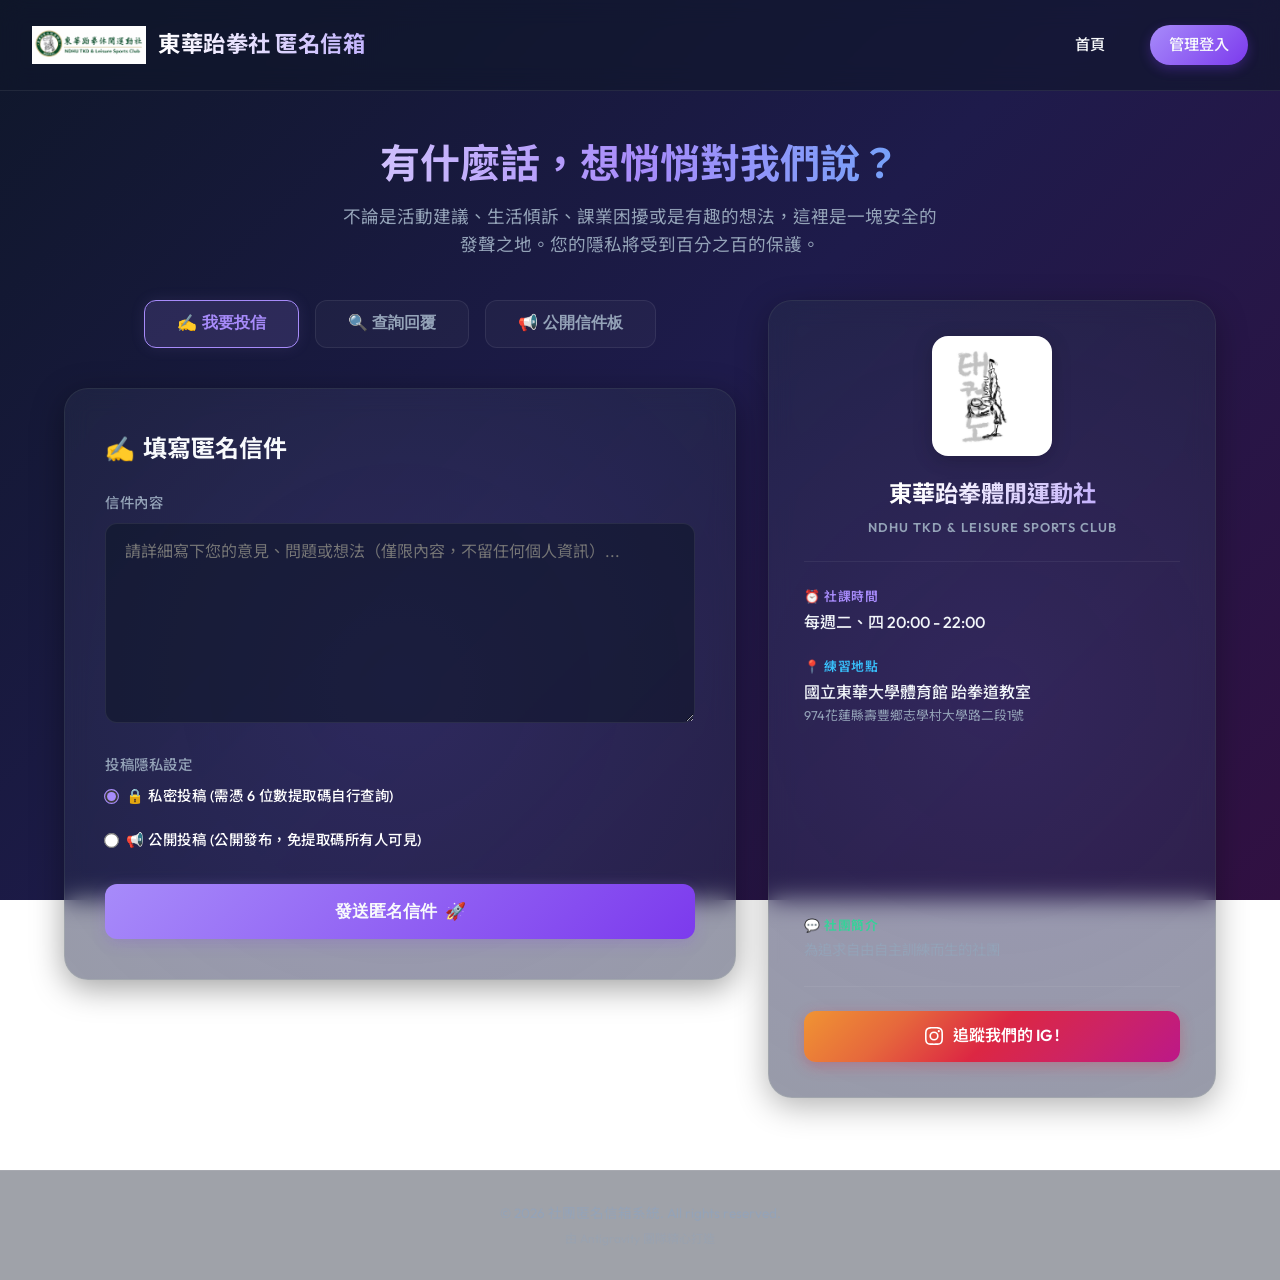
==== static/index.html @ 6fe5afd6 "style: optimize header logo image rendering and size for crisp visibility" ====
<!DOCTYPE html>
<html lang="zh-TW">
<head>
    <meta charset="UTF-8">
    <meta name="viewport" content="width=device-width, initial-scale=1.0">
    <title>社團匿名信箱 - 傾聽與對話</title>
    <meta name="description" content="社團專屬的匿名信箱，提供一個安全、隱密的管道讓您隨時反映建議、活動想法或生活疑難，並可透過專屬提取碼查詢管理員回覆。">
    <link rel="stylesheet" href="/static/css/style.css">
</head>
<body>

    <header>
        <div class="logo-container" style="display: flex; align-items: center; gap: 0.75rem;">
            <img src="/static/logo.png" alt="社徽" style="height: 38px; object-fit: contain;">
            <div class="logo-text">東華跆拳社 匿名信箱</div>
        </div>
        <div class="nav-links">
            <a href="/" class="btn-nav" id="nav-home">首頁</a>
            <a href="/admin" class="btn-nav btn-nav-primary" id="nav-admin">管理登入</a>
        </div>
    </header>

    <main>
        <!-- Welcome Hero Area -->
        <div style="text-align: center; margin-bottom: 2.5rem;">
            <h1 style="font-size: 2.5rem; font-weight: 700; margin-bottom: 0.5rem; background: linear-gradient(to right, #fff, #a78bfa, #38bdf8); -webkit-background-clip: text; -webkit-text-fill-color: transparent;">
                有什麼話，想悄悄對我們說？
            </h1>
            <p style="color: var(--text-muted); font-size: 1.1rem; max-width: 600px; margin: 0 auto;">
                不論是活動建議、生活傾訴、課業困擾或是有趣的想法，這裡是一塊安全的發聲之地。您的隱私將受到百分之百的保護。
            </p>
        </div>

        <div class="content-layout" style="display: flex; gap: 2rem; align-items: flex-start; flex-wrap: wrap; margin-top: 1rem;">
            <!-- Left Column: Mailbox Panels -->
            <div class="app-column" style="flex: 1.5; min-width: 320px;">
                <!-- Section Switch Tabs -->
                <div class="tabs-container">
                    <button class="tab-btn active" id="tab-submit-btn" onclick="switchTab('submit')">✍ 我要投信</button>
                    <button class="tab-btn" id="tab-query-btn" onclick="switchTab('query')">🔍 查詢回覆</button>
                    <button class="tab-btn" id="tab-public-btn" onclick="switchTab('public')">📢 公開信件板</button>
                </div>

                <!-- TAB 1: SUBMIT LETTER -->
                <div id="tab-submit" class="glass-panel">
                    <h2 style="font-size: 1.5rem; margin-bottom: 1.5rem; display: flex; align-items: center; gap: 0.5rem;">
                        <span style="color: var(--primary);">✍</span> 填寫匿名信件
                    </h2>
                    
                    <form id="submit-form" onsubmit="handleLetterSubmit(event)">
                        <div class="form-group">
                            <label for="content">信件內容</label>
                            <textarea id="content" class="form-control" placeholder="請詳細寫下您的意見、問題或想法（僅限內容，不留任何個人資訊）..." required maxlength="2000" style="min-height: 200px;"></textarea>
                        </div>

                        <div class="form-group" style="margin-bottom: 1.5rem;">
                            <label>投稿隱私設定</label>
                            <div style="display: flex; flex-direction: column; gap: 0.8rem; margin-top: 0.5rem;">
                                <label style="display: flex; align-items: center; gap: 0.5rem; cursor: pointer; color: #fff; font-weight: 500;">
                                    <input type="radio" name="is_public" value="0" checked style="accent-color: var(--primary); transform: scale(1.15);">
                                    🔒 私密投稿 (需憑 6 位數提取碼自行查詢)
                                </label>
                                <label style="display: flex; align-items: center; gap: 0.5rem; cursor: pointer; color: #fff; font-weight: 500;">
                                    <input type="radio" name="is_public" value="1" style="accent-color: var(--primary); transform: scale(1.15);">
                                    📢 公開投稿 (公開發布，免提取碼所有人可見)
                                </label>
                            </div>
                        </div>

                        <button type="submit" class="btn-submit" id="submit-btn">
                            <span>發送匿名信件</span> 🚀
                        </button>
                    </form>

                    <!-- Submission Success Modal/Result inside Panel -->
                    <div id="submit-success-card" style="display: none; text-align: center; padding: 1.5rem 0;" class="fadeIn">
                        <div style="font-size: 4rem; color: var(--success); margin-bottom: 1rem;">🎉</div>
                        <h3 style="font-size: 1.6rem; margin-bottom: 0.5rem;">投遞成功！</h3>
                        
                        <div id="success-private-msg">
                            <p style="color: var(--text-muted); max-width: 500px; margin: 0 auto 1.5rem;">
                                您的信件已放入匿名信箱。請務必**妥善保存下方 6 位數提取碼**，日後可憑此提取碼查詢社團管理員的回覆。
                            </p>
                        </div>

                        <div id="success-public-msg" style="display: none;">
                            <p style="color: var(--text-muted); max-width: 500px; margin: 0 auto 1rem;">
                                您的信件已成功發布至 **「公開信件板」**，所有人均可點閱。
                            </p>
                            <p style="color: #a78bfa; max-width: 500px; margin: 0 auto 1.5rem; font-size: 0.95rem; font-weight: 500;">
                                💡 提示：雖然是公開投稿，您依然可以複製並保存下方的 **6 位數提取碼**。日後在「查詢回覆」分頁輸入它，即可單獨向幹部進行後續的補充說明或對話！
                            </p>
                        </div>

                        <div class="code-box" style="max-width: 320px; margin: 1.5rem auto;">
                            <span class="code-text" id="generated-code">123456</span>
                            <button class="btn-copy" id="btn-copy-code" onclick="copyCode()">複製</button>
                        </div>
                        
                        <button class="btn-submit" style="width: auto; padding: 0.8rem 2rem; background: rgba(255, 255, 255, 0.05); border: 1px solid var(--panel-border); margin-top: 1rem;" onclick="resetSubmitForm()">
                            繼續投遞新信件
                        </button>
                    </div>
                </div>

                <!-- TAB 2: QUERY STATUS & REPLIES -->
                <div id="tab-query" class="glass-panel" style="display: none;">
                    <h2 style="font-size: 1.5rem; margin-bottom: 1.5rem; display: flex; align-items: center; gap: 0.5rem;">
                        <span style="color: var(--secondary);">🔍</span> 查詢回覆狀態
                    </h2>

                    <div class="form-group" style="display: flex; gap: 1rem;">
                        <input type="text" id="query-code-input" class="form-control" placeholder="請輸入 6 位數提取碼（例如：123456）" style="flex: 1;" required maxlength="6" pattern="\d{6}">
                        <button type="button" class="btn-submit" style="width: auto; padding: 0 2rem;" onclick="handleLetterQuery()">
                            查詢
                        </button>
                    </div>

                    <!-- Query Results -->
                    <div id="query-result" style="display: none;">
                        <div class="letter-result-card">
                            <div style="display: flex; justify-content: space-between; align-items: center; margin-bottom: 1rem; border-bottom: 1px solid var(--panel-border); padding-bottom: 0.8rem;">
                                <h3 style="font-size: 1.2rem; color: var(--primary);">📬 您的信件</h3>
                                <span style="font-size: 0.85rem; color: var(--text-muted);">
                                     投遞時間：<span id="result-date">2026/06/27 12:00:00</span>
                                </span>
                            </div>
                            
                            <div id="result-content" style="white-space: pre-wrap; background: rgba(15, 23, 42, 0.4); padding: 1.2rem; border-radius: 12px; margin-bottom: 1.5rem;">
                                信件內容
                            </div>

                            <h4 style="font-size: 1.1rem; margin-bottom: 1rem; color: var(--primary); display: flex; align-items: center; gap: 0.5rem;">
                                <span>💬</span> 管理員回覆
                            </h4>
                            
                            <div id="replies-container" class="replies-timeline">
                                <!-- Replies will be rendered here dynamically -->
                            </div>

                            <!-- Sender Reply Compose Box -->
                            <div style="margin-top: 2rem; border-top: 1px solid var(--panel-border); padding-top: 1.5rem;">
                                <h4 style="font-size: 1.1rem; margin-bottom: 0.75rem; color: var(--secondary);">✍ 繼續補充 / 回覆幹部</h4>
                                <form id="sender-reply-form" onsubmit="submitSenderReply(event)">
                                    <div class="form-group">
                                        <textarea id="sender-reply-content" class="form-control" placeholder="輸入要補充的內容或回覆幹部..." style="min-height: 80px;" required></textarea>
                                    </div>
                                    <button type="submit" class="btn-submit" style="width: auto; padding: 0.6rem 1.5rem; font-size: 0.95rem; float: right; margin-bottom: 1rem;">
                                        送出回覆 📤
                                    </button>
                                </form>
                                <div style="clear: both;"></div>
                            </div>
                        </div>
                    </div>
                    
                    <!-- Not Found or Error Alert inside Panel -->
                    <div id="query-error" style="display: none; background: rgba(248, 113, 113, 0.1); border: 1px solid rgba(248, 113, 113, 0.2); padding: 1rem 1.5rem; border-radius: 12px; color: var(--danger); margin-top: 1.5rem;">
                        找不到該提取碼對應的信件，請再次確認是否輸入正確的 6 位數數字。
                    </div>
                </div>

                <!-- TAB 3: PUBLIC BOARD -->
                <div id="tab-public" class="glass-panel" style="display: none;">
                    <h2 style="font-size: 1.5rem; margin-bottom: 1.5rem; display: flex; align-items: center; gap: 0.5rem;">
                        <span style="color: var(--primary);">📢</span> 公開信件板
                    </h2>
                    
                    <p style="color: var(--text-muted); margin-bottom: 1.5rem; font-size: 0.95rem;">
                        這裡展示所有公開投稿的信件，以及社團幹部們的公開回覆。
                    </p>

                    <div id="public-board-container" style="display: flex; flex-direction: column; gap: 1.5rem;">
                        <div style="text-align: center; color: var(--text-muted); padding: 2rem;">
                            載入中...
                        </div>
                    </div>
                </div>
            </div>

            <!-- Right Column: Club Profile Card -->
            <div class="info-column" style="flex: 1; min-width: 300px; position: sticky; top: 100px;">
                <div class="glass-panel" style="border: 1px solid rgba(255, 255, 255, 0.08); background: rgba(30, 41, 59, 0.45); border-radius: 24px; padding: 2.2rem; box-shadow: 0 8px 32px 0 rgba(0, 0, 0, 0.3);">
                    <div style="text-align: center; margin-bottom: 1.5rem;">
                        <img src="/static/club_illustration.png" alt="社課插圖" style="width: 120px; height: 120px; border-radius: 16px; object-fit: contain; margin-bottom: 0.75rem; border: 1px solid rgba(255, 255, 255, 0.1); box-shadow: 0 4px 20px rgba(0, 0, 0, 0.2); background: white; padding: 5px;">
                        <h2 style="font-size: 1.45rem; font-weight: 700; color: #fff; margin-bottom: 0.25rem; background: linear-gradient(135deg, #fff 30%, #a78bfa 100%); -webkit-background-clip: text; -webkit-text-fill-color: transparent;">東華跆拳體閒運動社</h2>
                        <p style="font-size: 0.8rem; color: var(--text-muted); text-transform: uppercase; letter-spacing: 1px; font-weight: 600;">NDHU TKD & Leisure Sports Club</p>
                    </div>
                    
                    <hr style="border: 0; border-top: 1px solid rgba(255, 255, 255, 0.06); margin: 1.5rem 0;" />
                    
                    <div style="display: flex; flex-direction: column; gap: 1.25rem;">
                        <div>
                            <div style="font-size: 0.8rem; color: #a78bfa; font-weight: 600; text-transform: uppercase; margin-bottom: 0.25rem; letter-spacing: 0.5px;">⏰ 社課時間</div>
                            <div style="color: #f1f5f9; font-size: 1rem; font-weight: 500;">每週二、四 20:00 - 22:00</div>
                        </div>
                        
                        <div>
                            <div style="font-size: 0.8rem; color: #38bdf8; font-weight: 600; text-transform: uppercase; margin-bottom: 0.25rem; letter-spacing: 0.5px;">📍 練習地點</div>
                            <div style="color: #f1f5f9; font-size: 1rem; font-weight: 500; line-height: 1.4;">
                                國立東華大學體育館 跆拳道教室<br>
                                <span style="font-size: 0.8rem; color: var(--text-muted); font-weight: 400;">974花蓮縣壽豐鄉志學村大學路二段1號</span>
                            </div>
                            <iframe src="https://maps.google.com/maps?q=國立東華大學體育館&hl=zh-TW&z=15&output=embed" width="100%" height="150" style="border:0; border-radius: 12px; margin-top: 0.75rem; opacity: 0.85;" allowfullscreen="" loading="lazy"></iframe>
                        </div>
                        
                        <div>
                            <div style="font-size: 0.8rem; color: #34d399; font-weight: 600; text-transform: uppercase; margin-bottom: 0.25rem; letter-spacing: 0.5px;">💬 社團簡介</div>
                            <div style="color: var(--text-muted); font-size: 0.9rem; line-height: 1.55;">
                                為追求自由自主訓練而生的社團
                            </div>
                        </div>
                    </div>
                    
                    <hr style="border: 0; border-top: 1px solid rgba(255, 255, 255, 0.06); margin: 1.5rem 0;" />
                    
                    <a href="https://www.instagram.com/ndhu_tkd_fun?utm_source=ig_web_button_share_sheet&igsh=ZDNlZDc0MzIxNw==" target="_blank" class="btn-submit" style="display: flex; align-items: center; justify-content: center; gap: 0.6rem; background: linear-gradient(135deg, #f09433 0%, #e6683c 25%, #dc2743 50%, #cc2366 75%, #bc1888 100%); border: none; text-decoration: none; font-size: 1rem; font-weight: 600; padding: 0.8rem; border-radius: 12px; transition: transform 0.2s, box-shadow 0.2s; box-shadow: 0 4px 15px rgba(220, 39, 67, 0.3); color: #fff;">
                        <svg style="width: 18px; height: 18px; fill: white;" viewBox="0 0 24 24">
                            <path d="M12 2.163c3.204 0 3.584.012 4.85.07 3.252.148 4.771 1.691 4.919 4.919.058 1.265.069 1.645.069 4.849 0 3.205-.012 3.584-.069 4.849-.149 3.225-1.664 4.771-4.919 4.919-1.266.058-1.644.07-4.85.07-3.204 0-3.584-.012-4.849-.07-3.26-.149-4.771-1.699-4.919-4.92-.058-1.265-.07-1.644-.07-4.849 0-3.204.013-3.583.07-4.849.149-3.227 1.664-4.771 4.919-4.919 1.266-.057 1.645-.069 4.849-.069zM12 0C8.741 0 8.333.014 7.053.072 2.695.272.273 2.69.073 7.051c-.059 1.281-.073 1.689-.073 4.948 0 3.259.014 3.668.072 4.948.2 4.358 2.618 6.78 6.98 6.98 1.281.058 1.689.072 4.948.072 3.259 0 3.668-.014 4.948-.072 4.354-.2 6.782-2.618 6.979-6.98.059-1.28.073-1.689.073-4.948 0-3.259-.014-3.667-.072-4.947-.196-4.354-2.617-6.78-6.979-6.98C15.668.014 15.259 0 12 0zm0 5.838a6.162 6.162 0 1 0 0 12.324 6.162 6.162 0 0 0 0-12.324zM12 16a4 4 0 1 1 0-8 4 4 0 0 1 0 8zm6.406-11.845a1.44 1.44 0 1 0 0 2.881 1.44 1.44 0 0 0 0-2.881z"/>
                        </svg>
                        追蹤我們的 IG !
                    </a>
                </div>
            </div>
        </div>
    </main>

    <!-- Global Feedback Notification (Toast) -->
    <div id="toast" class="toast-msg"></div>

    <footer>
        <p>&copy; 2026 社團匿名信箱系統. All rights reserved.</p>
        <p style="font-size: 0.75rem; margin-top: 0.25rem; opacity: 0.5;">由 Antigravity 團隊精心打造</p>
    </footer>

    <script src="/static/js/app.js"></script>
</body>
</html>
---- static/css/style.css ----
/* Import modern premium fonts */
@import url('https://fonts.googleapis.com/css2?family=Outfit:wght@300;400;500;600;700&family=Noto+Sans+TC:wght@300;400;500;700&display=swap');

:root {
    --bg-gradient: linear-gradient(135deg, #0f172a 0%, #1e1b4b 50%, #311042 100%);
    --panel-bg: rgba(30, 41, 59, 0.45);
    --panel-border: rgba(255, 255, 255, 0.08);
    --glow-primary: rgba(139, 92, 246, 0.15);
    
    /* Elegant Palette */
    --primary: #a78bfa;
    --primary-hover: #c4b5fd;
    --secondary: #38bdf8;
    --success: #34d399;
    --warning: #fbbf24;
    --danger: #f87171;
    --text-main: #f8fafc;
    --text-muted: #94a3b8;
    --text-dark: #0f172a;
    
    /* Shadow effects */
    --shadow-premium: 0 8px 32px 0 rgba(0, 0, 0, 0.37);
    --glass-blur: blur(12px);
    
    --font-sans: 'Outfit', 'Noto Sans TC', -apple-system, BlinkMacSystemFont, "Segoe UI", Roboto, sans-serif;
    --transition-smooth: all 0.3s cubic-bezier(0.4, 0, 0.2, 1);
}

* {
    box-sizing: border-box;
    margin: 0;
    padding: 0;
}

body {
    font-family: var(--font-sans);
    background: var(--bg-gradient);
    background-attachment: fixed;
    color: var(--text-main);
    min-height: 100vh;
    display: flex;
    flex-direction: column;
    overflow-x: hidden;
    line-height: 1.6;
}

/* Header & Navigation Styles */
header {
    width: 100%;
    padding: 1.5rem 2rem;
    display: flex;
    justify-content: space-between;
    align-items: center;
    backdrop-filter: var(--glass-blur);
    -webkit-backdrop-filter: var(--glass-blur);
    border-bottom: 1px solid var(--panel-border);
    position: sticky;
    top: 0;
    z-index: 100;
    background: rgba(15, 23, 42, 0.6);
}

.logo-container {
    display: flex;
    align-items: center;
    gap: 0.75rem;
}

.logo-icon {
    font-size: 2rem;
    background: linear-gradient(135deg, var(--primary), var(--secondary));
    -webkit-background-clip: text;
    -webkit-text-fill-color: transparent;
    font-weight: 700;
}

.logo-text {
    font-size: 1.4rem;
    font-weight: 700;
    letter-spacing: 0.5px;
    background: linear-gradient(to right, #ffffff, #c4b5fd);
    -webkit-background-clip: text;
    -webkit-text-fill-color: transparent;
}

.nav-links {
    display: flex;
    gap: 1.5rem;
    align-items: center;
}

.btn-nav {
    color: var(--text-main);
    text-decoration: none;
    font-size: 0.95rem;
    font-weight: 500;
    padding: 0.5rem 1.2rem;
    border-radius: 50px;
    transition: var(--transition-smooth);
    border: 1px solid transparent;
}

.btn-nav:hover {
    background: rgba(255, 255, 255, 0.05);
    border-color: var(--panel-border);
}

.btn-nav-primary {
    background: linear-gradient(135deg, var(--primary) 0%, #7c3aed 100%);
    box-shadow: 0 4px 12px rgba(124, 58, 237, 0.3);
    border: none;
}

.btn-nav-primary:hover {
    transform: translateY(-2px);
    box-shadow: 0 6px 16px rgba(124, 58, 237, 0.4);
    background: linear-gradient(135deg, var(--primary-hover) 0%, #8b5cf6 100%);
    color: var(--text-main);
}

/* Container Structure */
main {
    flex: 1;
    max-width: 1200px;
    width: 100%;
    margin: 0 auto;
    padding: 2.5rem 1.5rem;
}

/* Glassmorphism Panel */
.glass-panel {
    background: var(--panel-bg);
    backdrop-filter: var(--glass-blur);
    -webkit-backdrop-filter: var(--glass-blur);
    border: 1px solid var(--panel-border);
    border-radius: 24px;
    padding: 2.5rem;
    box-shadow: var(--shadow-premium);
    margin-bottom: 2rem;
    position: relative;
    overflow: hidden;
}

.glass-panel::before {
    content: '';
    position: absolute;
    top: -50%;
    left: -50%;
    width: 200%;
    height: 200%;
    background: radial-gradient(circle, var(--glow-primary) 0%, transparent 70%);
    pointer-events: none;
    z-index: 0;
}

.glass-panel > * {
    position: relative;
    z-index: 1;
}

/* Tab navigation for Landing Page */
.tabs-container {
    display: flex;
    justify-content: center;
    gap: 1rem;
    margin-bottom: 2.5rem;
}

.tab-btn {
    background: rgba(255, 255, 255, 0.03);
    border: 1px solid var(--panel-border);
    color: var(--text-muted);
    padding: 0.8rem 2rem;
    border-radius: 12px;
    font-size: 1rem;
    font-weight: 600;
    cursor: pointer;
    transition: var(--transition-smooth);
}

.tab-btn:hover {
    color: var(--text-main);
    background: rgba(255, 255, 255, 0.08);
}

.tab-btn.active {
    background: rgba(167, 139, 250, 0.15);
    border-color: var(--primary);
    color: var(--primary);
    box-shadow: 0 0 15px rgba(167, 139, 250, 0.1);
}

/* Form Elements */
.form-group {
    margin-bottom: 1.5rem;
}

.form-group label {
    display: block;
    font-size: 0.9rem;
    font-weight: 500;
    color: var(--text-muted);
    margin-bottom: 0.5rem;
    letter-spacing: 0.5px;
}

.form-control {
    width: 100%;
    background: rgba(15, 23, 42, 0.6);
    border: 1px solid var(--panel-border);
    border-radius: 12px;
    padding: 0.9rem 1.2rem;
    color: var(--text-main);
    font-family: var(--font-sans);
    font-size: 1rem;
    transition: var(--transition-smooth);
}

.form-control:focus {
    outline: none;
    border-color: var(--primary);
    box-shadow: 0 0 0 3px rgba(167, 139, 250, 0.15);
    background: rgba(15, 23, 42, 0.8);
}

select.form-control {
    appearance: none;
    background-image: url("data:image/svg+xml,%3Csvg xmlns='http://www.w3.org/2000/svg' fill='none' viewBox='0 0 24 24' stroke='%2394a3b8'%3E%3Cpath stroke-linecap='round' stroke-linejoin='round' stroke-width='2' d='M19 9l-7 7-7-7'/%3E%3C/svg%3E");
    background-repeat: no-repeat;
    background-position: right 1.2rem center;
    background-size: 1.2rem;
    padding-right: 2.5rem;
}

textarea.form-control {
    resize: vertical;
    min-height: 150px;
}

/* Submit and Action Buttons */
.btn-submit {
    display: inline-flex;
    align-items: center;
    justify-content: center;
    gap: 0.5rem;
    width: 100%;
    background: linear-gradient(135deg, var(--primary) 0%, #7c3aed 100%);
    color: var(--text-main);
    border: none;
    border-radius: 12px;
    padding: 1rem 2rem;
    font-size: 1.05rem;
    font-weight: 600;
    cursor: pointer;
    transition: var(--transition-smooth);
    box-shadow: 0 4px 15px rgba(124, 58, 237, 0.2);
}

.btn-submit:hover {
    transform: translateY(-2px);
    box-shadow: 0 6px 20px rgba(124, 58, 237, 0.35);
    background: linear-gradient(135deg, var(--primary-hover) 0%, #8b5cf6 100%);
}

.btn-submit:active {
    transform: translateY(0);
}

/* Cards for letter presentation */
.letter-result-card {
    background: rgba(255, 255, 255, 0.02);
    border: 1px solid var(--panel-border);
    border-radius: 16px;
    padding: 1.8rem;
    margin-top: 2rem;
    animation: fadeIn 0.4s ease-out;
}

/* Animations */
@keyframes fadeIn {
    from { opacity: 0; transform: translateY(10px); }
    to { opacity: 1; transform: translateY(0); }
}

/* Badges styling */
.badge {
    display: inline-flex;
    align-items: center;
    padding: 0.25rem 0.75rem;
    border-radius: 50px;
    font-size: 0.8rem;
    font-weight: 600;
    letter-spacing: 0.5px;
}

.badge-suggestion { background: rgba(56, 189, 248, 0.15); color: var(--secondary); border: 1px solid rgba(56, 189, 248, 0.3); }
.badge-activity { background: rgba(167, 139, 250, 0.15); color: var(--primary); border: 1px solid rgba(167, 139, 250, 0.3); }
.badge-study { background: rgba(52, 211, 153, 0.15); color: var(--success); border: 1px solid rgba(52, 211, 153, 0.3); }
.badge-complaint { background: rgba(248, 113, 113, 0.15); color: var(--danger); border: 1px solid rgba(248, 113, 113, 0.3); }
.badge-other { background: rgba(148, 163, 184, 0.15); color: var(--text-muted); border: 1px solid rgba(148, 163, 184, 0.3); }

/* Copy Code Segment */
.code-box {
    display: flex;
    align-items: center;
    justify-content: space-between;
    background: rgba(15, 23, 42, 0.8);
    border: 1px solid rgba(167, 139, 250, 0.3);
    border-radius: 12px;
    padding: 1rem 1.5rem;
    margin: 1.5rem 0;
}

.code-text {
    font-family: 'Courier New', Courier, monospace;
    font-size: 1.3rem;
    font-weight: 700;
    color: var(--primary);
    letter-spacing: 1px;
}

.btn-copy {
    background: rgba(255, 255, 255, 0.05);
    border: 1px solid var(--panel-border);
    color: var(--text-main);
    padding: 0.5rem 1rem;
    border-radius: 8px;
    cursor: pointer;
    font-size: 0.85rem;
    transition: var(--transition-smooth);
}

.btn-copy:hover {
    background: rgba(255, 255, 255, 0.1);
    border-color: var(--primary);
}

/* Timeline & Replies for users */
.replies-timeline {
    margin-top: 1.5rem;
    border-left: 2px solid rgba(167, 139, 250, 0.2);
    padding-left: 1.5rem;
}

.reply-item {
    position: relative;
    margin-bottom: 1.5rem;
}

.reply-item::before {
    content: '';
    position: absolute;
    left: calc(-1.5rem - 6px);
    top: 6px;
    width: 10px;
    height: 10px;
    border-radius: 50%;
    background: var(--primary);
    box-shadow: 0 0 8px var(--primary);
}

.reply-header {
    display: flex;
    justify-content: space-between;
    font-size: 0.85rem;
    color: var(--text-muted);
    margin-bottom: 0.4rem;
}

.reply-content {
    background: rgba(255, 255, 255, 0.03);
    border: 1px solid var(--panel-border);
    padding: 1rem;
    border-radius: 12px;
    font-size: 0.95rem;
}

/* Footer Section */
footer {
    padding: 2rem;
    text-align: center;
    font-size: 0.85rem;
    color: var(--text-muted);
    border-top: 1px solid var(--panel-border);
    background: rgba(15, 23, 42, 0.4);
    margin-top: auto;
}

/* --- ADMIN MODULE STYLES --- */
.admin-grid {
    display: grid;
    grid-template-columns: 320px 1fr;
    gap: 1.5rem;
    height: calc(100vh - 160px);
}

.admin-sidebar {
    background: rgba(30, 41, 59, 0.4);
    border: 1px solid var(--panel-border);
    border-radius: 20px;
    padding: 1.25rem;
    display: flex;
    flex-direction: column;
    overflow-y: auto;
}

.admin-content {
    background: rgba(30, 41, 59, 0.45);
    border: 1px solid var(--panel-border);
    border-radius: 20px;
    padding: 2rem;
    overflow-y: auto;
    display: flex;
    flex-direction: column;
}

/* Filters & Search in Admin Panel */
.sidebar-filters {
    margin-bottom: 1.25rem;
}

.search-wrapper {
    position: relative;
    margin-bottom: 1rem;
}

.sidebar-title {
    font-size: 1.1rem;
    font-weight: 600;
    margin-bottom: 0.75rem;
    color: var(--text-main);
}

.letter-list {
    display: flex;
    flex-direction: column;
    gap: 0.75rem;
    flex: 1;
    overflow-y: auto;
}

/* Letter list items */
.letter-list-item {
    background: rgba(15, 23, 42, 0.4);
    border: 1px solid var(--panel-border);
    border-radius: 12px;
    padding: 1rem;
    cursor: pointer;
    transition: var(--transition-smooth);
    position: relative;
}

.letter-list-item:hover {
    background: rgba(255, 255, 255, 0.03);
    border-color: rgba(167, 139, 250, 0.3);
}

.letter-list-item.active {
    background: rgba(167, 139, 250, 0.1);
    border-color: var(--primary);
}

.item-header {
    display: flex;
    justify-content: space-between;
    align-items: center;
    margin-bottom: 0.5rem;
}

.item-title {
    font-weight: 600;
    font-size: 0.95rem;
    white-space: nowrap;
    overflow: hidden;
    text-overflow: ellipsis;
    max-width: 170px;
}

.item-meta {
    font-size: 0.75rem;
    color: var(--text-muted);
}

/* Read/Unread Dots & Badges */
.status-indicator {
    display: inline-block;
    width: 8px;
    height: 8px;
    border-radius: 50%;
    margin-right: 0.5rem;
}

.status-unread {
    background: var(--secondary);
    box-shadow: 0 0 8px var(--secondary);
}

.status-read {
    background: transparent;
}

.admin-badge-unread {
    position: absolute;
    top: 10px;
    right: 10px;
    background: var(--secondary);
    color: var(--text-dark);
    font-size: 0.7rem;
    font-weight: 700;
    padding: 0.1rem 0.4rem;
    border-radius: 4px;
}

/* Details Panel for Selected Letter */
.detail-header {
    border-bottom: 1px solid var(--panel-border);
    padding-bottom: 1.5rem;
    margin-bottom: 1.5rem;
}

.detail-title-row {
    display: flex;
    justify-content: space-between;
    align-items: flex-start;
    gap: 1rem;
    margin-bottom: 0.75rem;
}

.detail-title {
    font-size: 1.6rem;
    font-weight: 700;
}

.detail-meta {
    display: flex;
    gap: 1rem;
    font-size: 0.85rem;
    color: var(--text-muted);
    align-items: center;
}

.detail-body {
    background: rgba(15, 23, 42, 0.4);
    border: 1px solid var(--panel-border);
    border-radius: 16px;
    padding: 1.5rem;
    margin-bottom: 2rem;
    font-size: 1.05rem;
    white-space: pre-wrap;
    flex-grow: 0;
}

/* Reply writing section */
.reply-compose-box {
    margin-top: auto;
    border-top: 1px solid var(--panel-border);
    padding-top: 1.5rem;
}

/* Alerts and feedback popups */
.toast-msg {
    position: fixed;
    bottom: 2rem;
    right: 2rem;
    padding: 1rem 1.5rem;
    border-radius: 12px;
    font-size: 0.95rem;
    font-weight: 600;
    box-shadow: 0 4px 20px rgba(0, 0, 0, 0.5);
    z-index: 1000;
    display: flex;
    align-items: center;
    gap: 0.5rem;
    transform: translateY(100px);
    opacity: 0;
    transition: var(--transition-smooth);
}

.toast-msg.show {
    transform: translateY(0);
    opacity: 1;
}

.toast-success {
    background: #064e3b;
    border: 1px solid var(--success);
    color: var(--success);
}

.toast-error {
    background: #7f1d1d;
    border: 1px solid var(--danger);
    color: var(--danger);
}

/* Centered Admin Login Container */
.login-container {
    max-width: 450px;
    width: 100%;
    margin: 4rem auto;
}

/* Empty placeholder */
.empty-placeholder {
    display: flex;
    flex-direction: column;
    align-items: center;
    justify-content: center;
    height: 100%;
    color: var(--text-muted);
    text-align: center;
    padding: 3rem;
}

.empty-icon {
    font-size: 3rem;
    margin-bottom: 1rem;
    opacity: 0.5;
}

/* Responsive adjustment */
@media (max-width: 768px) {
    .admin-grid {
        grid-template-columns: 1fr;
        height: auto;
    }
    .admin-sidebar {
        height: 350px;
    }
    main {
        padding: 1.5rem 1rem;
    }
    .glass-panel {
        padding: 1.5rem;
    }
    .detail-title {
        font-size: 1.3rem;
    }
}

/* --- IG STORY EXPORT LAYOUT DESIGN (1080 x 1920) --- */
.ig-story-layout {
    width: 1080px;
    height: 1920px;
    background: linear-gradient(145deg, #0b0f19 0%, #1a153b 40%, #2b0e3b 80%, #3d1135 100%);
    color: #f8fafc;
    padding: 120px 80px;
    font-family: 'Outfit', 'Noto Sans TC', sans-serif;
    display: flex;
    flex-direction: column;
    justify-content: space-between;
    box-sizing: border-box;
    overflow: hidden;
}

.ig-story-inner {
    height: 100%;
    display: flex;
    flex-direction: column;
    justify-content: space-between;
}

.ig-card-watermark {
    margin-bottom: 60px;
    display: flex;
    justify-content: center;
    align-items: center;
}

.ig-story-block {
    background: rgba(255, 255, 255, 0.04);
    backdrop-filter: blur(25px);
    -webkit-backdrop-filter: blur(25px);
    border: 1px solid rgba(255, 255, 255, 0.1);
    border-radius: 40px;
    padding: 60px;
    box-shadow: 0 20px 50px rgba(0, 0, 0, 0.3);
}

.letter-block {
    margin-bottom: 60px;
    border-left: 10px solid #38bdf8;
}

.reply-block {
    flex-grow: 1;
    margin-bottom: 100px;
    border-left: 10px solid #a78bfa;
    background: rgba(167, 139, 250, 0.03);
}

.block-tag {
    font-size: 34px;
    font-weight: 700;
    margin-bottom: 30px;
    letter-spacing: 1px;
}

.tag-sender {
    color: #38bdf8;
    text-shadow: 0 0 10px rgba(56, 189, 248, 0.2);
}

.tag-admin {
    color: #a78bfa;
    text-shadow: 0 0 10px rgba(167, 139, 250, 0.2);
}

.block-content {
    font-size: 40px;
    line-height: 1.7;
    font-weight: 400;
    color: #f1f5f9;
    white-space: pre-wrap;
    word-break: break-all;
}

.ig-card-footer {
    font-size: 28px;
    color: #94a3b8;
    text-align: center;
    border-top: 2px solid rgba(255, 255, 255, 0.08);
    padding-top: 50px;
    letter-spacing: 1px;
}

.ig-logo-img {
    max-height: 160px;
    max-width: 900px;
    object-fit: contain;
    border-radius: 24px;
    border: 3px solid rgba(255, 255, 255, 0.15);
    box-shadow: 0 15px 35px rgba(0, 0, 0, 0.5);
}

.btn-nav.active {
    background: rgba(167, 139, 250, 0.15) !important;
    border-color: var(--primary) !important;
    color: var(--primary) !important;
    box-shadow: 0 0 10px rgba(167, 139, 250, 0.1);
}
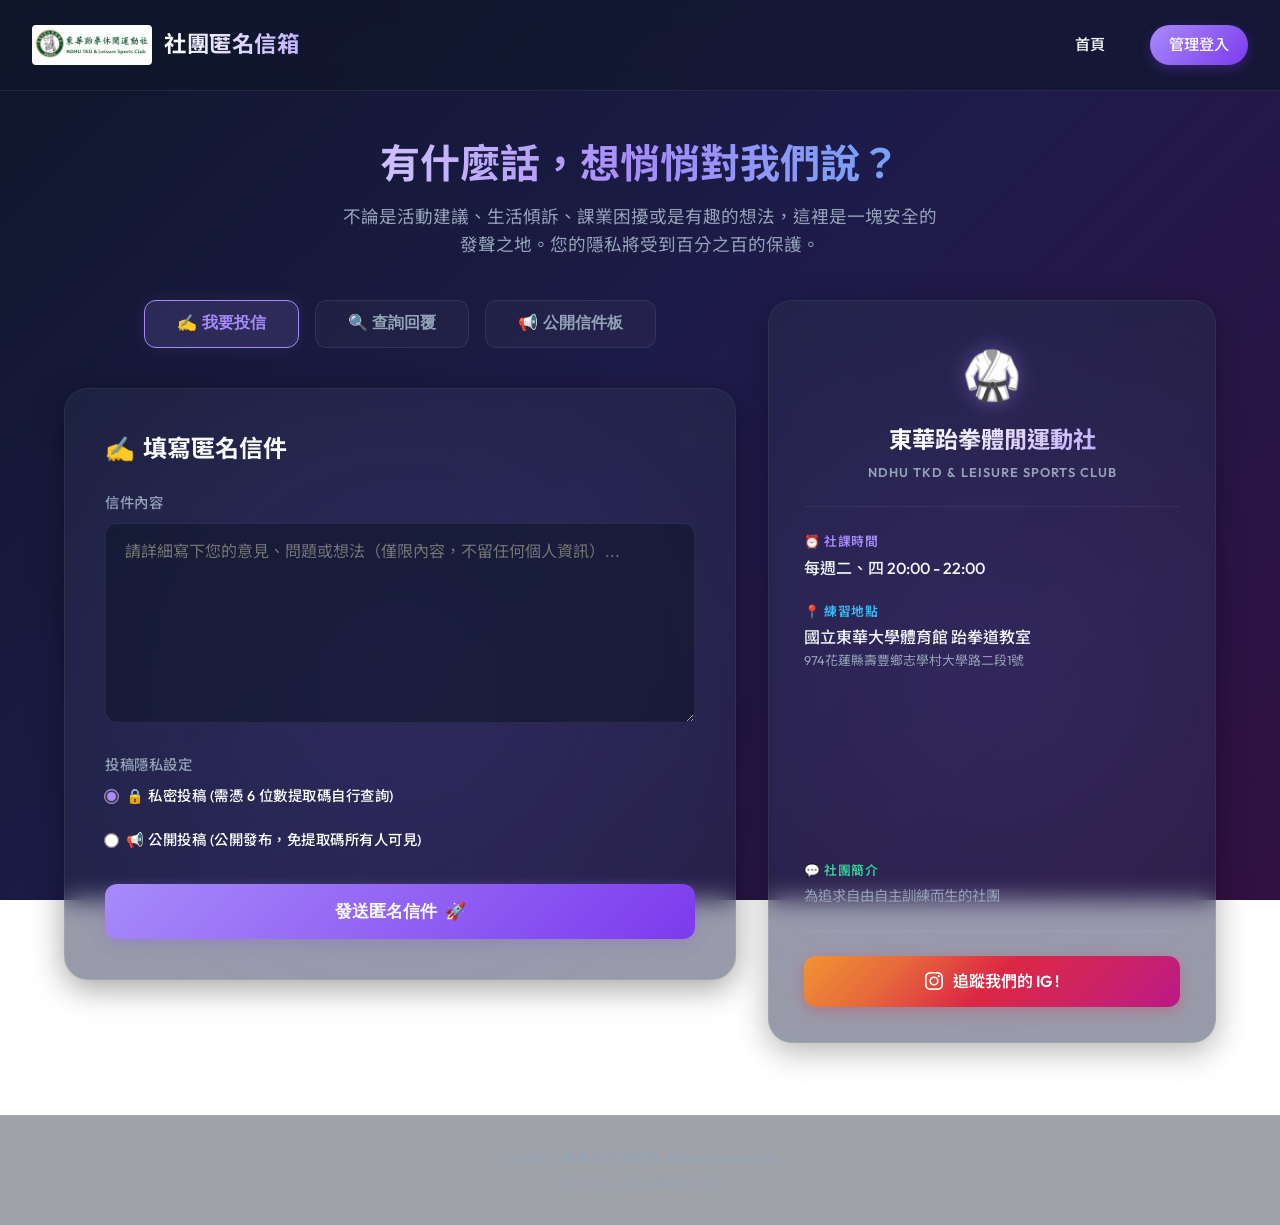
==== commit 866a8ce4: "style: revert logo styling and layout back to maps integration commit with high-res banner" ====
--- a/static/index.html
+++ b/static/index.html
@@ -11,8 +11,8 @@
 
     <header>
         <div class="logo-container" style="display: flex; align-items: center; gap: 0.75rem;">
-            <img src="/static/logo.png" alt="社徽" style="height: 38px; object-fit: contain;">
-            <div class="logo-text">東華跆拳社 匿名信箱</div>
+            <img src="/static/logo.png" alt="社徽" style="height: 40px; border-radius: 4px; object-fit: contain;">
+            <div class="logo-text">社團匿名信箱</div>
         </div>
         <div class="nav-links">
             <a href="/" class="btn-nav" id="nav-home">首頁</a>
@@ -182,7 +182,7 @@
             <div class="info-column" style="flex: 1; min-width: 300px; position: sticky; top: 100px;">
                 <div class="glass-panel" style="border: 1px solid rgba(255, 255, 255, 0.08); background: rgba(30, 41, 59, 0.45); border-radius: 24px; padding: 2.2rem; box-shadow: 0 8px 32px 0 rgba(0, 0, 0, 0.3);">
                     <div style="text-align: center; margin-bottom: 1.5rem;">
-                        <img src="/static/club_illustration.png" alt="社課插圖" style="width: 120px; height: 120px; border-radius: 16px; object-fit: contain; margin-bottom: 0.75rem; border: 1px solid rgba(255, 255, 255, 0.1); box-shadow: 0 4px 20px rgba(0, 0, 0, 0.2); background: white; padding: 5px;">
+                        <div style="font-size: 3rem; margin-bottom: 0.5rem; filter: drop-shadow(0 0 10px rgba(167, 139, 250, 0.4));">🥋</div>
                         <h2 style="font-size: 1.45rem; font-weight: 700; color: #fff; margin-bottom: 0.25rem; background: linear-gradient(135deg, #fff 30%, #a78bfa 100%); -webkit-background-clip: text; -webkit-text-fill-color: transparent;">東華跆拳體閒運動社</h2>
                         <p style="font-size: 0.8rem; color: var(--text-muted); text-transform: uppercase; letter-spacing: 1px; font-weight: 600;">NDHU TKD & Leisure Sports Club</p>
                     </div>
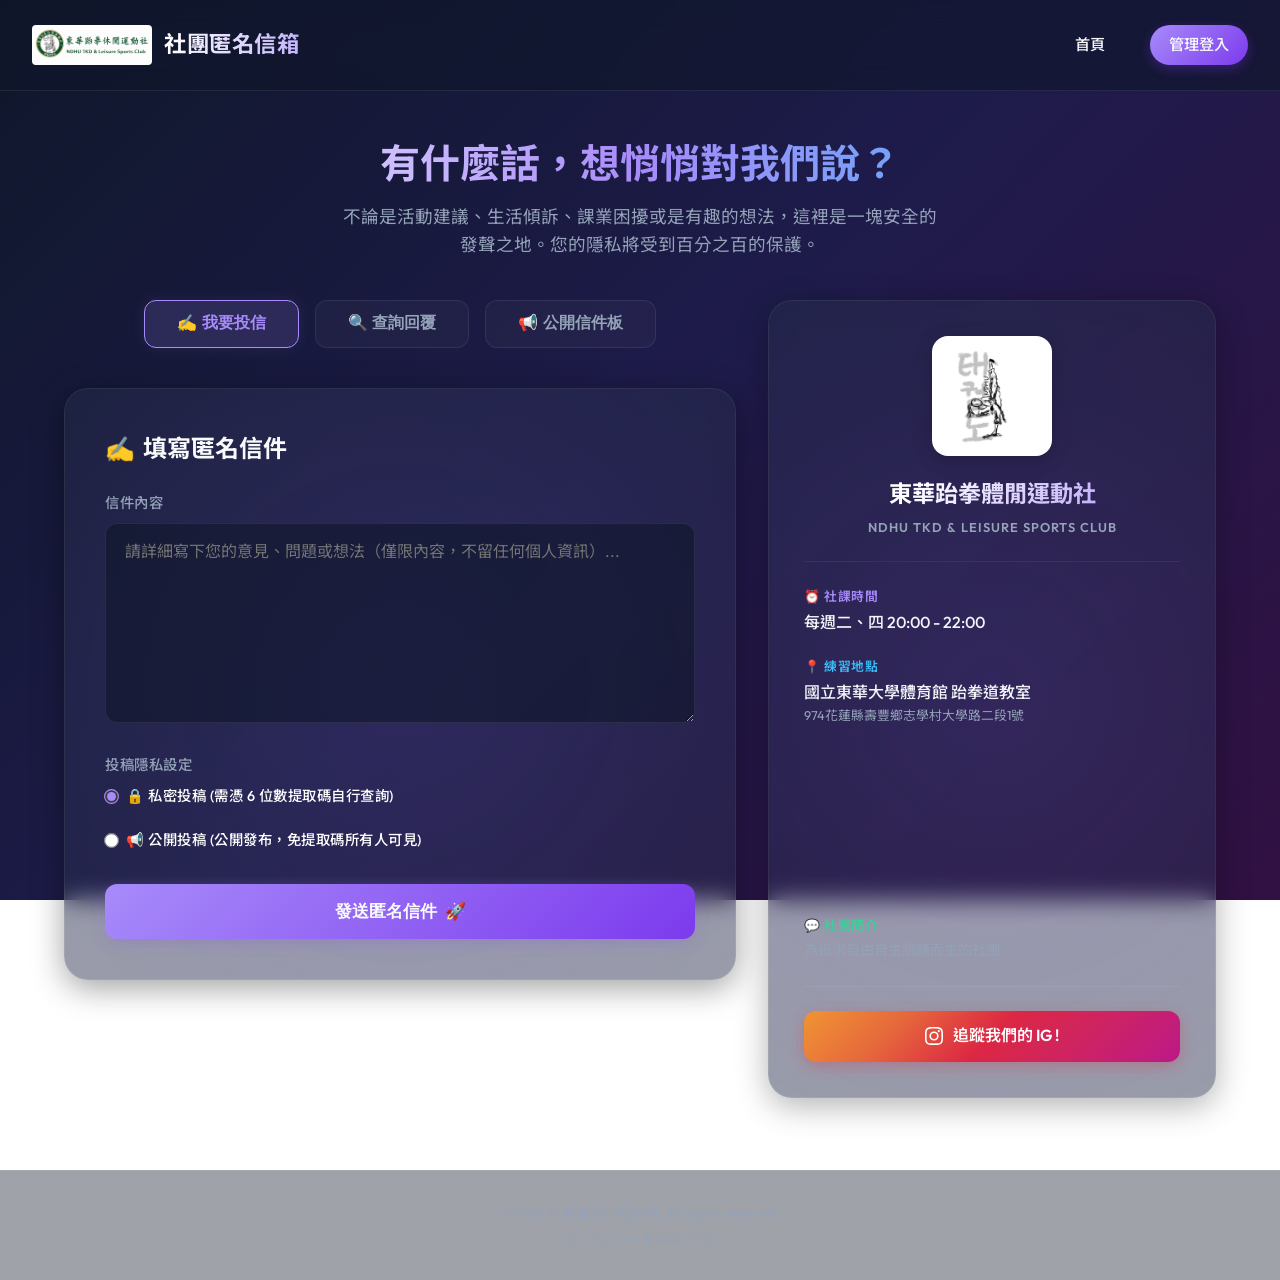
==== commit ddc3d447: "style: replace red boxed sidebar emoji with custom hand-drawn TKD illustration" ====
--- a/static/index.html
+++ b/static/index.html
@@ -182,7 +182,7 @@
             <div class="info-column" style="flex: 1; min-width: 300px; position: sticky; top: 100px;">
                 <div class="glass-panel" style="border: 1px solid rgba(255, 255, 255, 0.08); background: rgba(30, 41, 59, 0.45); border-radius: 24px; padding: 2.2rem; box-shadow: 0 8px 32px 0 rgba(0, 0, 0, 0.3);">
                     <div style="text-align: center; margin-bottom: 1.5rem;">
-                        <div style="font-size: 3rem; margin-bottom: 0.5rem; filter: drop-shadow(0 0 10px rgba(167, 139, 250, 0.4));">🥋</div>
+                        <img src="/static/club_illustration.png" alt="社課插圖" style="width: 120px; height: 120px; border-radius: 16px; object-fit: contain; margin-bottom: 0.75rem; border: 1px solid rgba(255, 255, 255, 0.1); box-shadow: 0 4px 20px rgba(0, 0, 0, 0.2); background: white; padding: 5px;">
                         <h2 style="font-size: 1.45rem; font-weight: 700; color: #fff; margin-bottom: 0.25rem; background: linear-gradient(135deg, #fff 30%, #a78bfa 100%); -webkit-background-clip: text; -webkit-text-fill-color: transparent;">東華跆拳體閒運動社</h2>
                         <p style="font-size: 0.8rem; color: var(--text-muted); text-transform: uppercase; letter-spacing: 1px; font-weight: 600;">NDHU TKD & Leisure Sports Club</p>
                     </div>
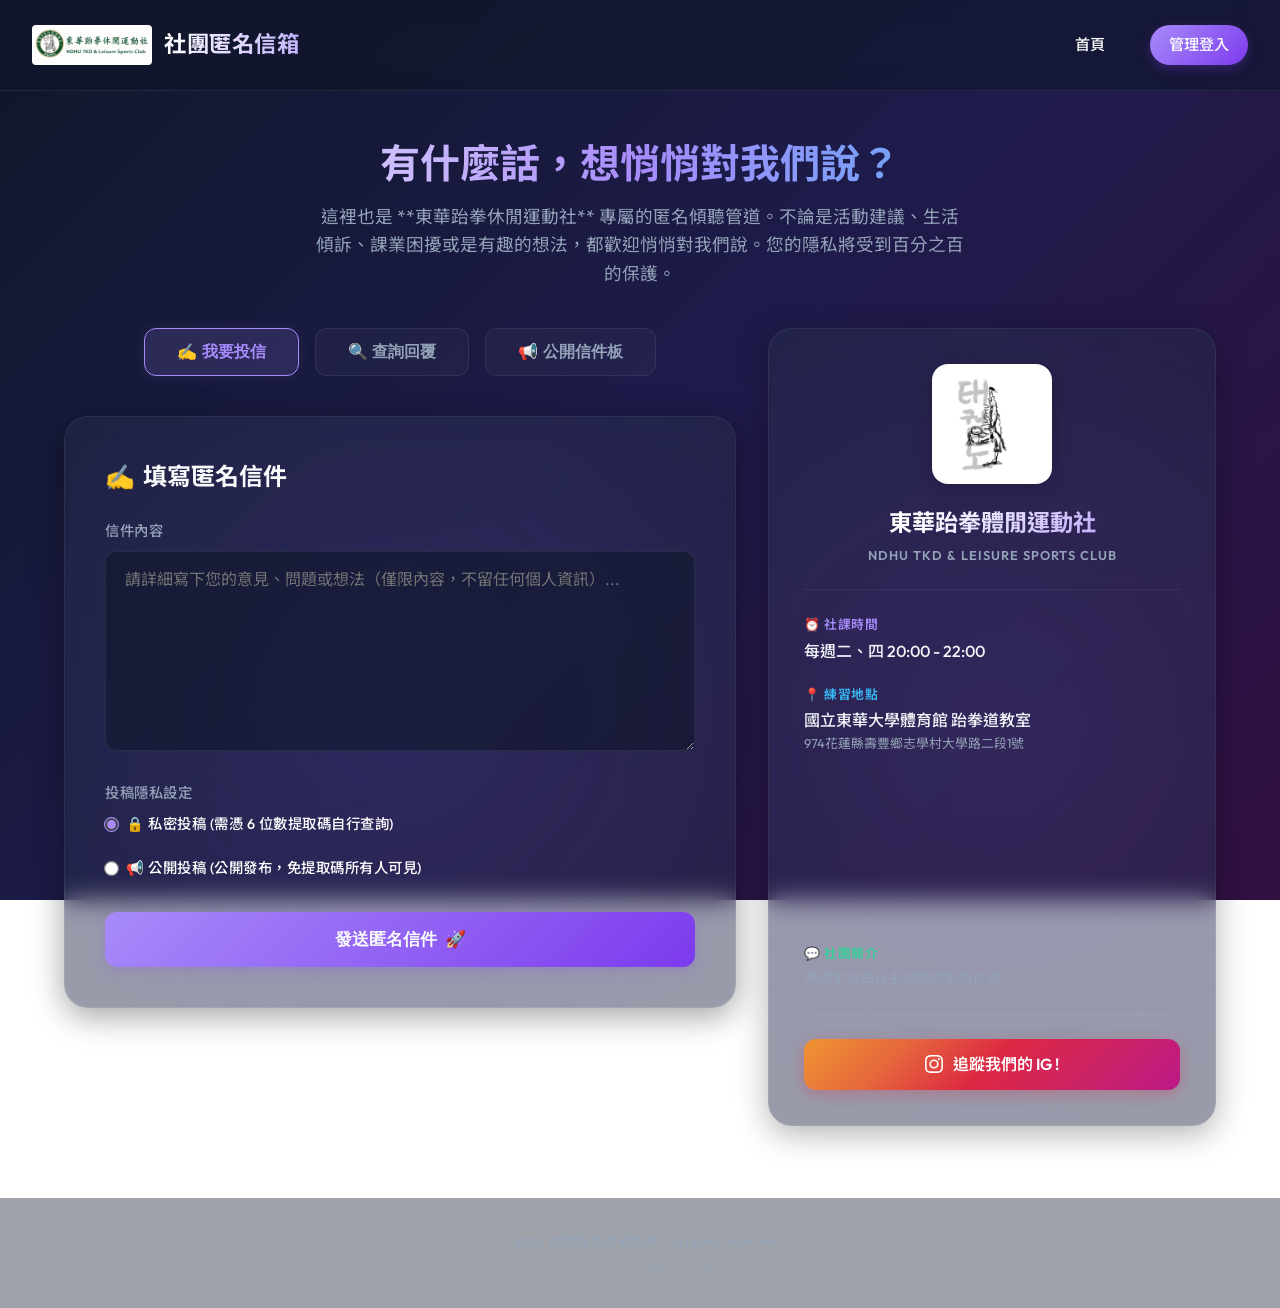
==== commit 9bb24463: "style: update welcome hero subtitle to include club name" ====
--- a/static/index.html
+++ b/static/index.html
@@ -26,8 +26,8 @@
             <h1 style="font-size: 2.5rem; font-weight: 700; margin-bottom: 0.5rem; background: linear-gradient(to right, #fff, #a78bfa, #38bdf8); -webkit-background-clip: text; -webkit-text-fill-color: transparent;">
                 有什麼話，想悄悄對我們說？
             </h1>
-            <p style="color: var(--text-muted); font-size: 1.1rem; max-width: 600px; margin: 0 auto;">
-                不論是活動建議、生活傾訴、課業困擾或是有趣的想法，這裡是一塊安全的發聲之地。您的隱私將受到百分之百的保護。
+            <p style="color: var(--text-muted); font-size: 1.1rem; max-width: 650px; margin: 0 auto; line-height: 1.6;">
+                這裡也是 **東華跆拳休閒運動社** 專屬的匿名傾聽管道。不論是活動建議、生活傾訴、課業困擾或是有趣的想法，都歡迎悄悄對我們說。您的隱私將受到百分之百的保護。
             </p>
         </div>
 
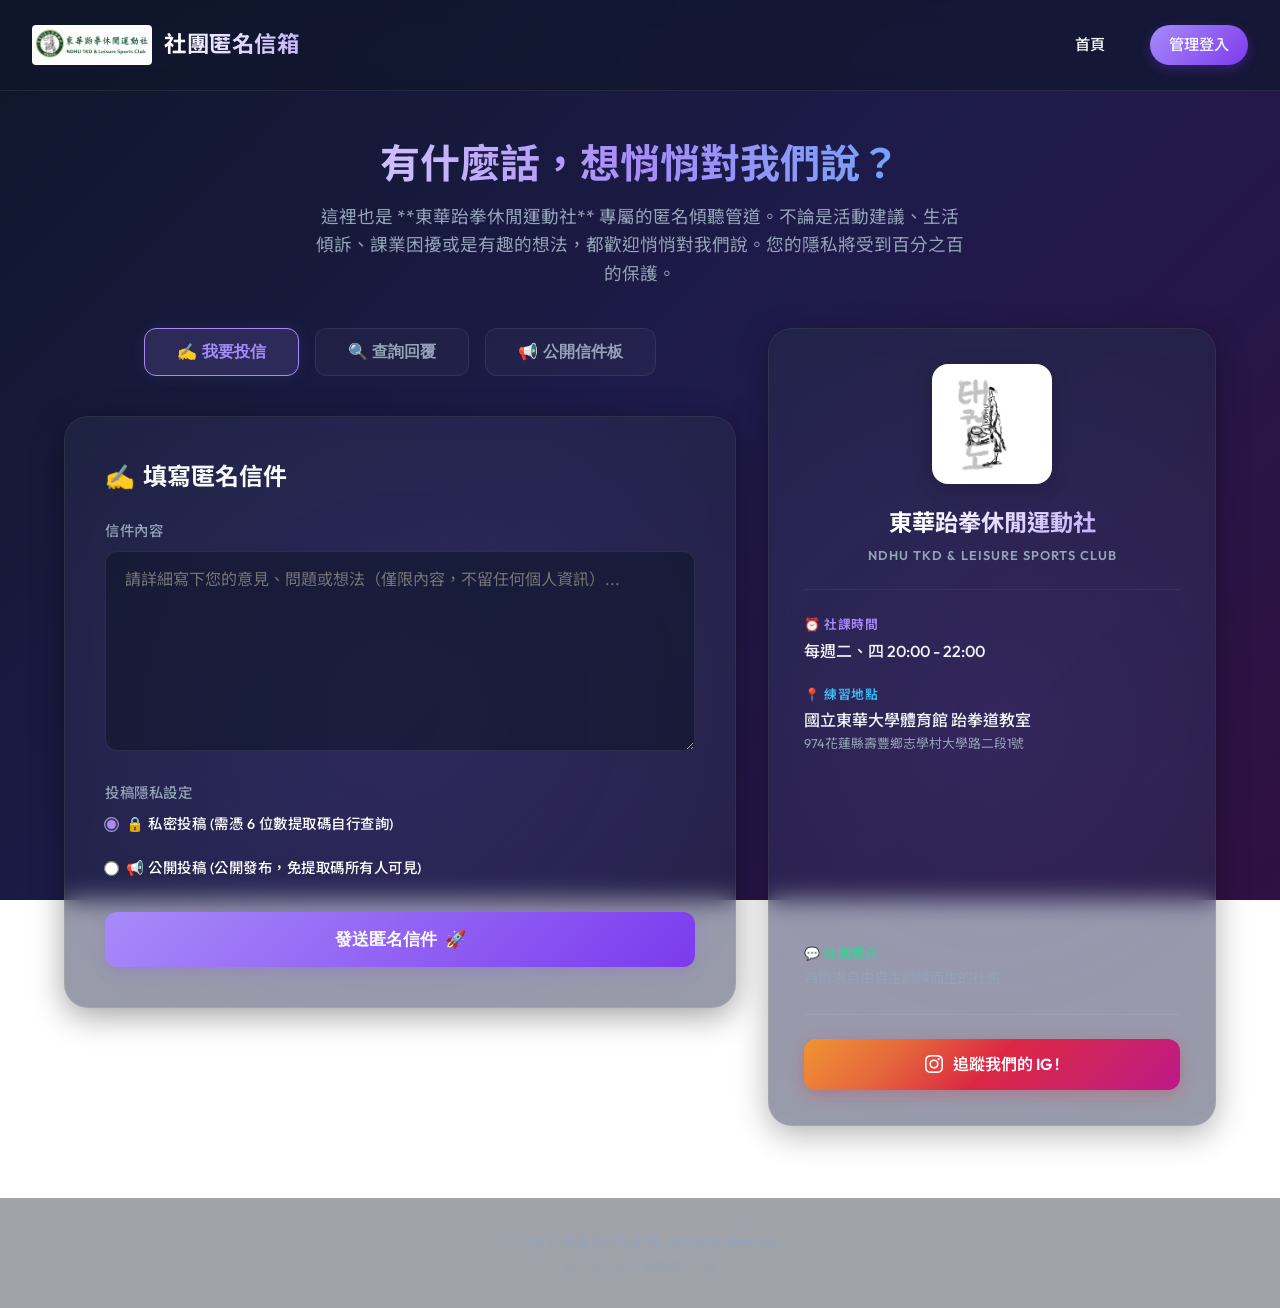
==== commit dbca61dc: "fix: correct club name spelling to NDHU TKD and Leisure Sports Club" ====
--- a/static/index.html
+++ b/static/index.html
@@ -3,8 +3,8 @@
 <head>
     <meta charset="UTF-8">
     <meta name="viewport" content="width=device-width, initial-scale=1.0">
-    <title>社團匿名信箱 - 傾聽與對話</title>
-    <meta name="description" content="社團專屬的匿名信箱，提供一個安全、隱密的管道讓您隨時反映建議、活動想法或生活疑難，並可透過專屬提取碼查詢管理員回覆。">
+    <title>東華跆拳休閒運動社-匿名信箱</title>
+    <meta name="description" content="東華跆拳休閒運動社專屬的匿名信箱，提供一個安全、隱密的管道讓您隨時反映建議、活動想法或生活疑難，並可透過專屬提取碼查詢管理員回覆。">
     <link rel="stylesheet" href="/static/css/style.css">
 </head>
 <body>
@@ -183,7 +183,7 @@
                 <div class="glass-panel" style="border: 1px solid rgba(255, 255, 255, 0.08); background: rgba(30, 41, 59, 0.45); border-radius: 24px; padding: 2.2rem; box-shadow: 0 8px 32px 0 rgba(0, 0, 0, 0.3);">
                     <div style="text-align: center; margin-bottom: 1.5rem;">
                         <img src="/static/club_illustration.png" alt="社課插圖" style="width: 120px; height: 120px; border-radius: 16px; object-fit: contain; margin-bottom: 0.75rem; border: 1px solid rgba(255, 255, 255, 0.1); box-shadow: 0 4px 20px rgba(0, 0, 0, 0.2); background: white; padding: 5px;">
-                        <h2 style="font-size: 1.45rem; font-weight: 700; color: #fff; margin-bottom: 0.25rem; background: linear-gradient(135deg, #fff 30%, #a78bfa 100%); -webkit-background-clip: text; -webkit-text-fill-color: transparent;">東華跆拳體閒運動社</h2>
+                        <h2 style="font-size: 1.45rem; font-weight: 700; color: #fff; margin-bottom: 0.25rem; background: linear-gradient(135deg, #fff 30%, #a78bfa 100%); -webkit-background-clip: text; -webkit-text-fill-color: transparent;">東華跆拳休閒運動社</h2>
                         <p style="font-size: 0.8rem; color: var(--text-muted); text-transform: uppercase; letter-spacing: 1px; font-weight: 600;">NDHU TKD & Leisure Sports Club</p>
                     </div>
                     
